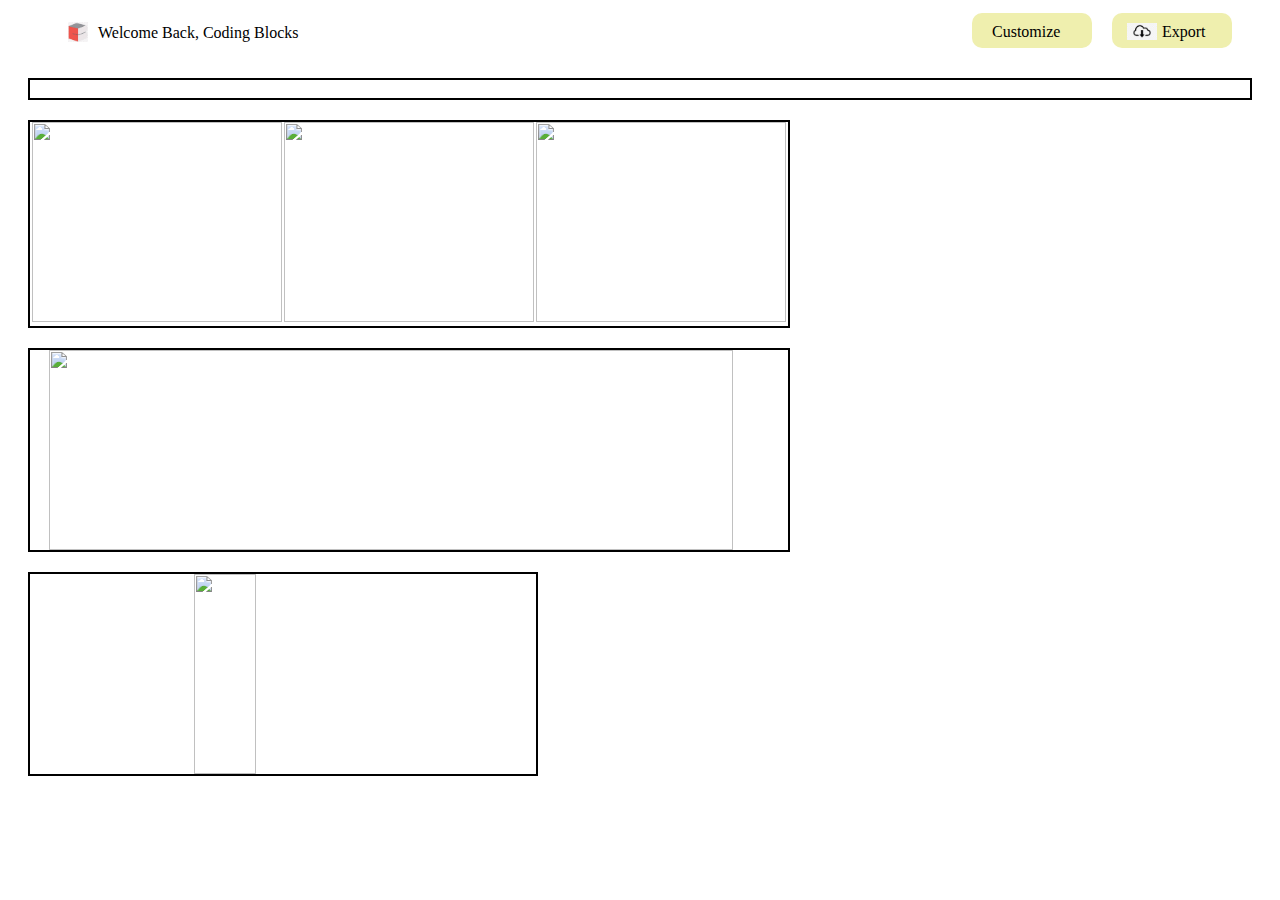
==== index.html @ 12e96fa8 "1st Commit" ====
<!DOCTYPE html>
<html lang="en">
<head>
    <meta charset="UTF-8">
    <meta name="viewport" content="width=device-width, initial-scale=1.0">
    <title>Assignment 2</title>
    <link rel="stylesheet" href="top.css">

    <style>

        .first{
            border: 2px solid black;
            display: flex;
            /* justify-content: center; */
            justify-content:space-evenly;
            align-items: center;
            margin: 20px;
        }

    
        .secondKaFirst{
            border: 2px solid black;
            display: flex;
            /* justify-content: center; */
            justify-content:space-evenly;
            align-items: center;
            width: 60%;
            margin: 20px;
        }

        .secondKaFirst img{
            width: 250px;
            height: 200px;
        }

        .secondKaSecond{
            border: 2px solid black;
            display: flex;
            /* justify-content: center; */
            justify-content:space-evenly;
            align-items: center;
            width: 60%;
            margin: 20px;
        }

        .secondKaSecond img{
            width: 95%;
            height: 200px;
        }

        .secondKaThird{
            border: 2px solid black;
            display: flex;
            /* justify-content: center; */
            justify-content:space-evenly;
            align-items: center;
            width: 40%;
            margin: 20px;
        }

        .secondKaThird img{
            width: 35%;
            height: 200px;
        }

        
        
    </style>

</head>
<body>
    <div class="top">
        <div class="codingBlocks">

            <!-- CB Logo -->
            <div class="cblogo">
                <!-- <img src="CBLogo2.png" alt=""> -->
                 <img src="[data-uri]" alt="">
            </div>

            <!-- Paragraph -->
            <div class="para1">
                <p>Welcome Back, Coding Blocks</p>
            </div> 

        </div>



        <div class="tools">

            <!-- Search Logo -->
            <div class="searchlogo">
                <img src="https://encrypted-tbn0.gstatic.com/images?q=tbn:ANd9GcSIP-zagesI6oIDc6Z_EtyZSeHi4C949tp1VA&s" alt="">
            </div>
            
            <div class="customizewithlogo">

                <!-- Customize Logo -->

                <div class="customizelogo">
                    <img src="https://www.svgrepo.com/show/471913/sliders-03.svg" alt=""> 

                </div>

                <!-- Customize -->

                <div class="customize">
                    <p>Customize</p>
                </div>

            </div>


            <div class="exportwithlogo">

                <!-- Export Logo -->
                <div class="exportlogo">
                    <img src="[data-uri]" alt="">
                </div> 

                <!-- Export -->
                <div class="export">
                    <p>Export</p>
                </div> 
            </div>

        </div>
    </div>





    <div class="main">

        <div class="first">
            <div class="firstPhoto">
                <img src="https://encrypted-tbn0.gstatic.com/images?q=tbn:ANd9GcQJfXchhxCX-49j7Za9B9XNwNFcP8hDFKBAZQ&s" alt="">
            </div>
            <div class="secondPhoto">
                <img src="https://encrypted-tbn0.gstatic.com/images?q=tbn:ANd9GcQJfXchhxCX-49j7Za9B9XNwNFcP8hDFKBAZQ&s" alt="">
            </div>
            <div class="thirdPhoto">
                <img src="https://encrypted-tbn0.gstatic.com/images?q=tbn:ANd9GcQJfXchhxCX-49j7Za9B9XNwNFcP8hDFKBAZQ&s" alt="">
            </div>
            <div class="fourthPhoto">
                <img src="https://encrypted-tbn0.gstatic.com/images?q=tbn:ANd9GcQJfXchhxCX-49j7Za9B9XNwNFcP8hDFKBAZQ&s" alt="">
            </div>
        </div>

        <div class="second">

            <div class="secondKaFirst">
                <div class="secondKaFirstFirst">
                    <img src="https://encrypted-tbn0.gstatic.com/images?q=tbn:ANd9GcQJfXchhxCX-49j7Za9B9XNwNFcP8hDFKBAZQ&s" alt="">
                </div>
                <div class="secondKaFirstSecond">
                    <img src="https://encrypted-tbn0.gstatic.com/images?q=tbn:ANd9GcQJfXchhxCX-49j7Za9B9XNwNFcP8hDFKBAZQ&s" alt="">
                </div>
                <div class="secondKaFirstThird">
                    <img src="https://encrypted-tbn0.gstatic.com/images?q=tbn:ANd9GcQJfXchhxCX-49j7Za9B9XNwNFcP8hDFKBAZQ&s" alt="">
                </div>
            </div>



            <div class="secondKaSecond">
                <img src="https://encrypted-tbn0.gstatic.com/images?q=tbn:ANd9GcQJfXchhxCX-49j7Za9B9XNwNFcP8hDFKBAZQ&s" alt="">
            </div>
            <div class="secondKaThird">
                <img src="https://encrypted-tbn0.gstatic.com/images?q=tbn:ANd9GcQJfXchhxCX-49j7Za9B9XNwNFcP8hDFKBAZQ&s" alt="">
            </div>

        </div>


    </div>

</body>
</html>
---- top.css ----
.top{
    display: flex;
    justify-content:flex-start;
    align-items:flex-start;
    /* border: 2px solid black; */
    justify-content: space-between;

    flex-wrap: wrap;
}
.codingBlocks{
    display: flex;
    justify-content:flex-start;
    align-items:flex-start;
    margin-left: 40px;
}

.cblogo img{

    /* border: 2px solid black; */
    width: 20px;
    margin-left: 20px;
    margin-top: 14px;
    margin-right: 10px;


    /* height: 10%; */
    /* width: 10%; */
}

.para1 p{
    font-weight: 800px;
}



.tools{
    
    display: flex;
    justify-content:flex-start;
    align-items:flex-start;
    margin-right: 40px;
}

/* .searchlogo img{
    width: 20px;
    margin-left: 20px;
    margin-top: 14px;
    margin-right: 10px;
} */


.searchlogo img{

    /* border: 2px solid black; */
    width: 20px;
    margin-left: 15px;
    margin-top: 15px;
    margin-right: 5px;
    /* margin: 10px; */
    margin-right: 20px;
}



.customizewithlogo{
    display: flex;
    justify-content:flex-start;
    align-items:flex-start;
    /* border: 1px solid black; */
    /* background-color: rgb(246, 246, 239); */
    background-color: rgb(239, 239, 174);
    margin-top: 5px;
    margin-bottom: 5px;
    width: 120px;
    height: 35px;
    border-radius: 10px;
    margin-right: 20px;


}
.customizelogo img{
    width: 20px;
    margin-left: 15px;
    margin-top: 10px;
    margin-right: 5px;
    /* margin: 10px; */
}

.customize p{
    width: 40px;
    margin-top: 10px;
}





.exportwithlogo{
    display: flex;
    justify-content:flex-start;
    align-items:flex-start;
    /* border: 1px solid black; */
    /* background-color: rgb(246, 246, 239); */
    background-color: rgb(239, 239, 174);
    margin-top: 5px;
    margin-bottom: 5px;
    width: 120px;
    height: 35px;
    border-radius: 10px;


}
.exportlogo img{
    width: 30px;
    margin-left: 15px;
    margin-top: 10px;
    margin-right: 5px;
    /* margin: 10px; */
    /* color: rgb(239, 239, 174); */
}

.export p{
    width: 40px;
    margin-top: 10px;
}





/* 

.exportwithlogo{
    
    display: flex;
    justify-content:flex-start;
    align-items:flex-start;
}
.exportlogo img{
    width: 20px;
    margin-left: 20px;
    margin-top: 14px;
    margin-right: 10px;
} */
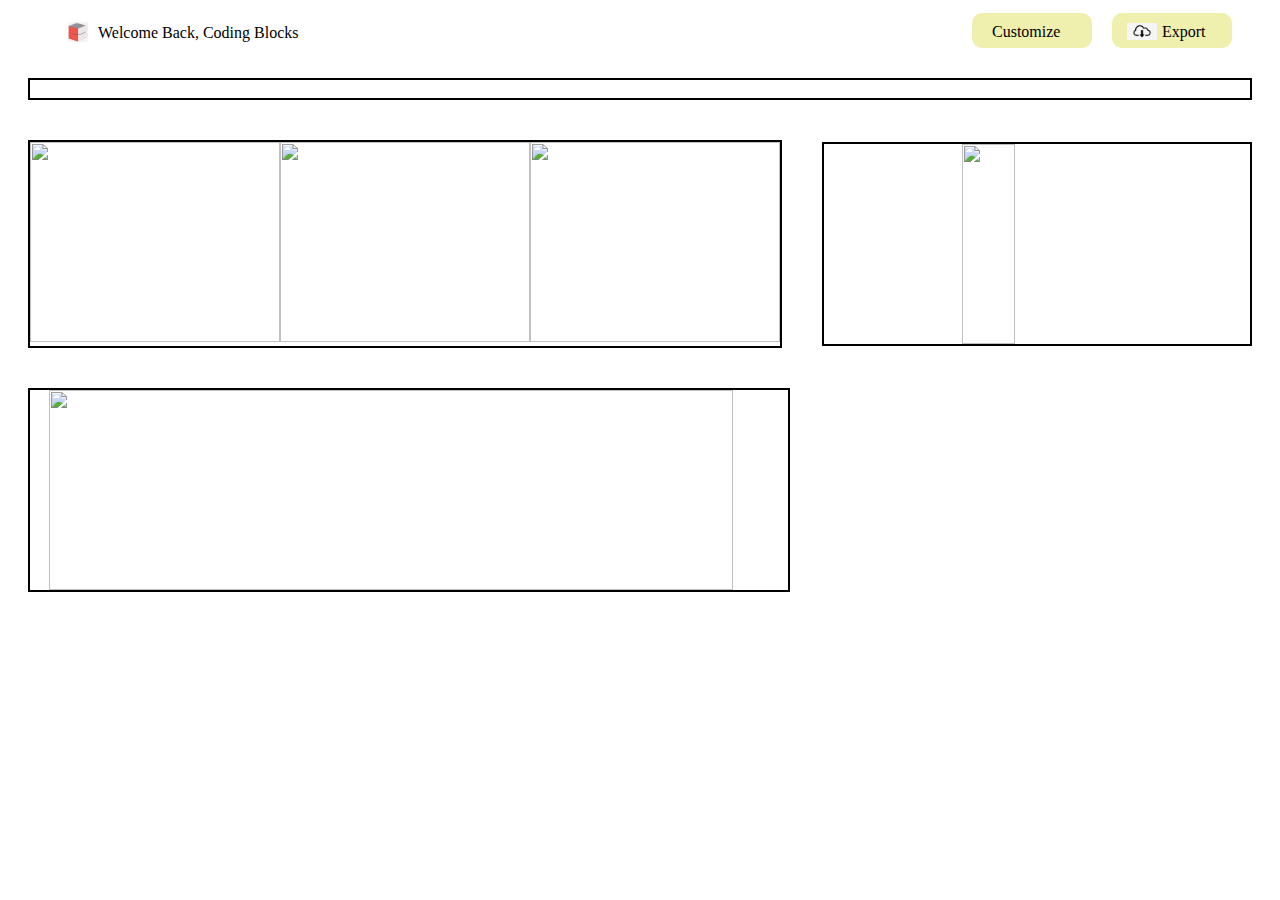
==== commit 33cb414d: "Updates" ====
--- a/index.html
+++ b/index.html
@@ -24,7 +24,7 @@
             /* justify-content: center; */
             justify-content:space-evenly;
             align-items: center;
-            width: 60%;
+            width: 70%;
             margin: 20px;
         }
 
@@ -63,6 +63,11 @@
             height: 200px;
         }
 
+        .ThreeOne{
+            display: flex;
+            justify-content: space-evenly;
+            align-items: center;
+        }
         
         
     </style>
@@ -149,33 +154,42 @@
             </div>
         </div>
 
+
         <div class="second">
 
-            <div class="secondKaFirst">
-                <div class="secondKaFirstFirst">
+            <div class="ThreeOne">
+
+                <div class="secondKaFirst">
+                    <div class="secondKaFirstFirst">
+                        <img src="https://encrypted-tbn0.gstatic.com/images?q=tbn:ANd9GcQJfXchhxCX-49j7Za9B9XNwNFcP8hDFKBAZQ&s" alt="">
+                    </div>
+                    <div class="secondKaFirstSecond">
+                        <img src="https://encrypted-tbn0.gstatic.com/images?q=tbn:ANd9GcQJfXchhxCX-49j7Za9B9XNwNFcP8hDFKBAZQ&s" alt="">
+                    </div>
+                    <div class="secondKaFirstThird">
+                        <img src="https://encrypted-tbn0.gstatic.com/images?q=tbn:ANd9GcQJfXchhxCX-49j7Za9B9XNwNFcP8hDFKBAZQ&s" alt="">
+                    </div>
+                </div>
+
+                <div class="secondKaThird">
                     <img src="https://encrypted-tbn0.gstatic.com/images?q=tbn:ANd9GcQJfXchhxCX-49j7Za9B9XNwNFcP8hDFKBAZQ&s" alt="">
                 </div>
-                <div class="secondKaFirstSecond">
-                    <img src="https://encrypted-tbn0.gstatic.com/images?q=tbn:ANd9GcQJfXchhxCX-49j7Za9B9XNwNFcP8hDFKBAZQ&s" alt="">
-                </div>
-                <div class="secondKaFirstThird">
-                    <img src="https://encrypted-tbn0.gstatic.com/images?q=tbn:ANd9GcQJfXchhxCX-49j7Za9B9XNwNFcP8hDFKBAZQ&s" alt="">
-                </div>
+
             </div>
-
 
 
             <div class="secondKaSecond">
                 <img src="https://encrypted-tbn0.gstatic.com/images?q=tbn:ANd9GcQJfXchhxCX-49j7Za9B9XNwNFcP8hDFKBAZQ&s" alt="">
             </div>
-            <div class="secondKaThird">
-                <img src="https://encrypted-tbn0.gstatic.com/images?q=tbn:ANd9GcQJfXchhxCX-49j7Za9B9XNwNFcP8hDFKBAZQ&s" alt="">
-            </div>
+            
 
+                
         </div>
 
+        
 
     </div>
 
 </body>
-</html>+</html>
+
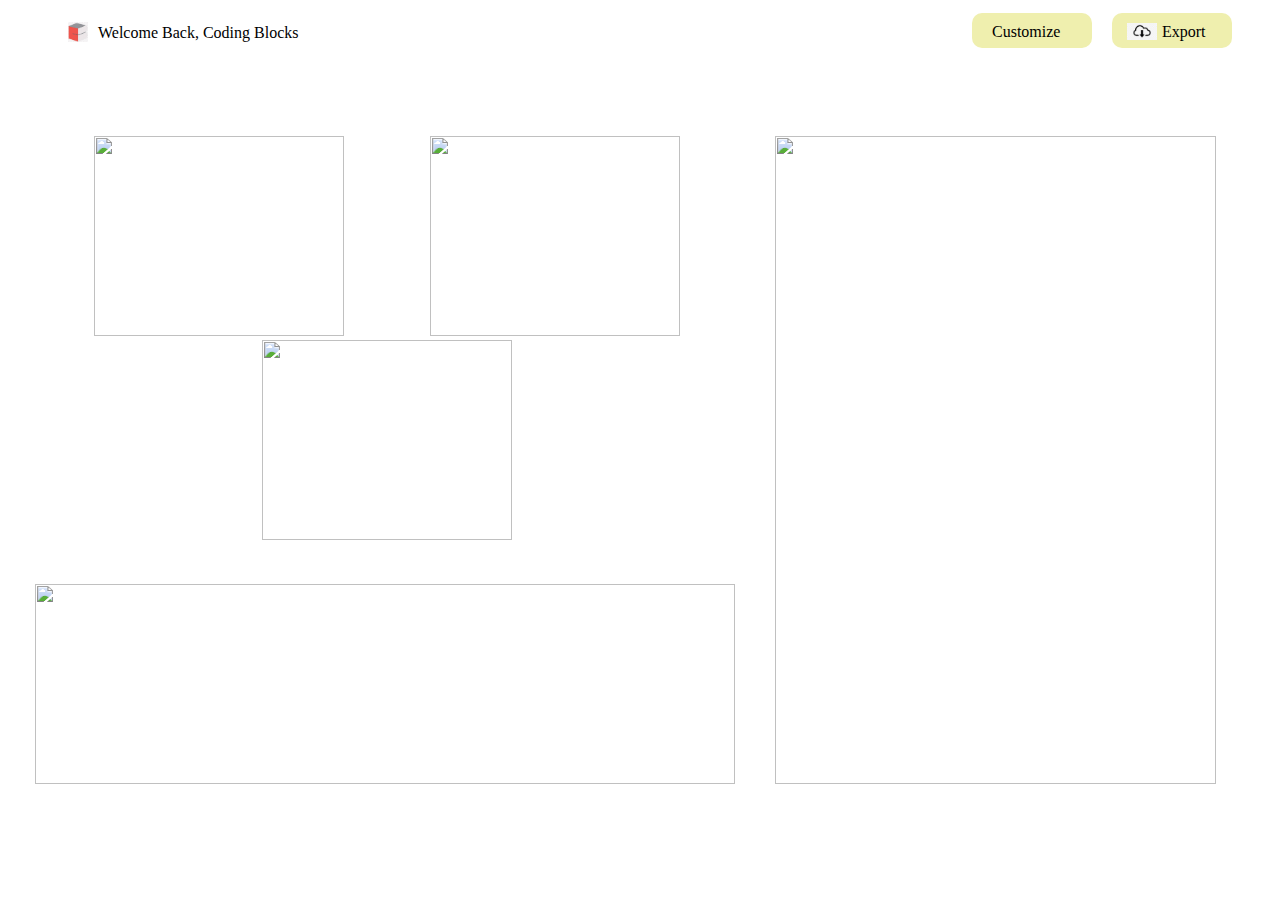
==== commit c4bdb90f: "Updates" ====
--- a/index.html
+++ b/index.html
@@ -9,33 +9,44 @@
     <style>
 
         .first{
-            border: 2px solid black;
-            display: flex;
-            /* justify-content: center; */
-            justify-content:space-evenly;
-            align-items: center;
-            margin: 20px;
+            /* border: 2px solid black; */
+            display: flex;
+            flex-wrap: wrap;
+            /* justify-content: center; */
+            justify-content:space-evenly;
+            align-items: center;
+            margin: 20px;
+        }
+
+        .second{
+            display: flex;
+
+            /* border: 2px solid black; */
         }
 
     
         .secondKaFirst{
-            border: 2px solid black;
-            display: flex;
-            /* justify-content: center; */
-            justify-content:space-evenly;
-            align-items: center;
-            width: 70%;
+            /* border: 2px solid black; */
+            display: flex;
+            flex-wrap: wrap;
+            /* justify-content: center; */
+            justify-content:space-evenly;
+            /* gap: 10px; */
+            align-items: center;
+            width: 100%;
             margin: 20px;
         }
 
         .secondKaFirst img{
+            margin-left: 23px;
             width: 250px;
             height: 200px;
         }
 
         .secondKaSecond{
-            border: 2px solid black;
-            display: flex;
+            /* border: 2px solid black; */
+            display: flex;
+            /* flex-wrap: wrap; */
             /* justify-content: center; */
             justify-content:space-evenly;
             align-items: center;
@@ -45,28 +56,36 @@
 
         .secondKaSecond img{
             width: 95%;
+            height: 100%;
+            /* height: 500px; */
+        }
+
+        .secondKaThird{
+            /* border: 2px solid black; */
+            display: flex;
+            /* flex-wrap: wrap; */
+            /* justify-content: center; */
+            justify-content:space-evenly;
+            align-items: center;
+            width: 98%;
+            /* height: 200px; */
+            margin: 20px;
+        }
+
+        .secondKaThird img{
+            margin-left: 20px;
+            width: 100%;
             height: 200px;
         }
 
-        .secondKaThird{
-            border: 2px solid black;
-            display: flex;
-            /* justify-content: center; */
-            justify-content:space-evenly;
-            align-items: center;
-            width: 40%;
-            margin: 20px;
-        }
-
-        .secondKaThird img{
-            width: 35%;
-            height: 200px;
-        }
-
         .ThreeOne{
             display: flex;
+            flex-direction: column;
+            /* flex-wrap: wrap; */
+            /* border: 2px solid black; */
             justify-content: space-evenly;
             align-items: center;
+            width: 90%;
         }
         
         
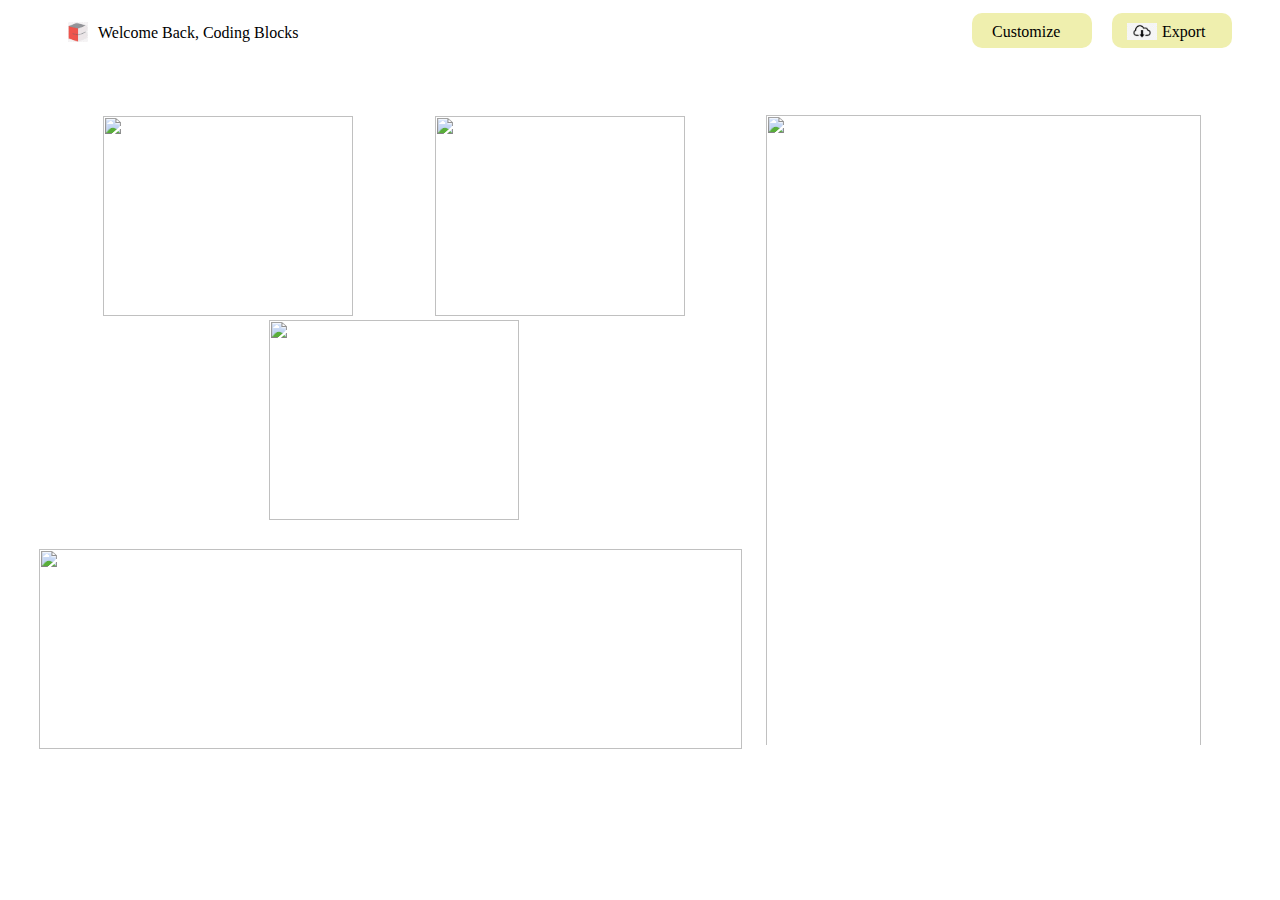
==== commit 9bbdef66: "Update" ====
--- a/index.html
+++ b/index.html
@@ -8,6 +8,11 @@
 
     <style>
 
+        .main{
+            flex-wrap: wrap;
+            margin: 6px;
+        }
+
         .first{
             /* border: 2px solid black; */
             display: flex;
@@ -16,10 +21,14 @@
             justify-content:space-evenly;
             align-items: center;
             margin: 20px;
+            margin-left: 10px;
         }
 
         .second{
             display: flex;
+            margin: 0px;
+            margin-left: 7px;
+            margin-top: -20px;
 
             /* border: 2px solid black; */
         }
@@ -55,8 +64,10 @@
         }
 
         .secondKaSecond img{
+            margin-top: 10px;
             width: 95%;
-            height: 100%;
+            height: 102%;
+            margin-right: 20px;
             /* height: 500px; */
         }
 
@@ -67,9 +78,11 @@
             /* justify-content: center; */
             justify-content:space-evenly;
             align-items: center;
-            width: 98%;
+            width: 100%;
             /* height: 200px; */
             margin: 20px;
+            margin: 5px;
+            margin-left: 1px;
         }
 
         .secondKaThird img{
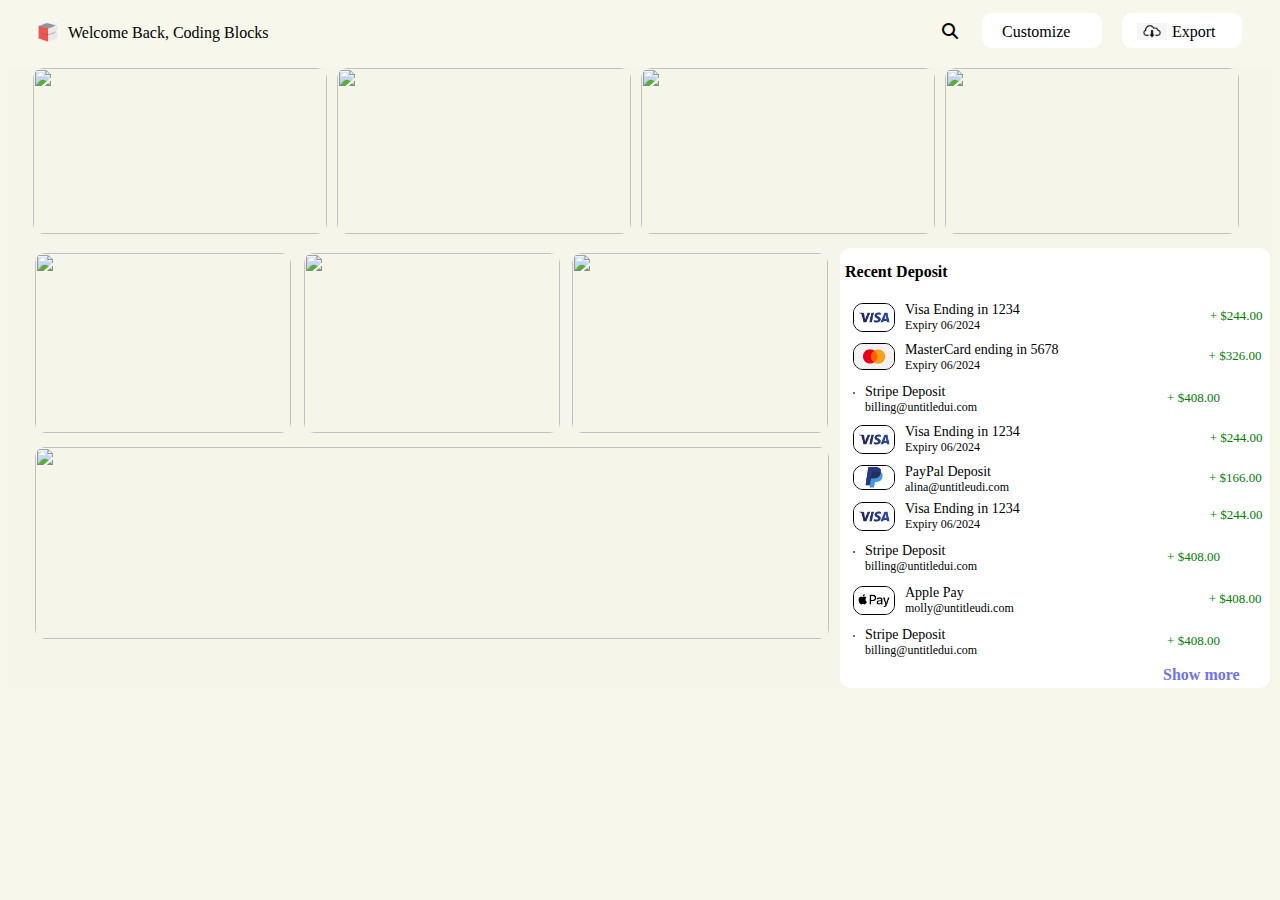
==== commit 2c7792f1: "Update" ====
--- a/index.html
+++ b/index.html
@@ -5,107 +5,438 @@
     <meta name="viewport" content="width=device-width, initial-scale=1.0">
     <title>Assignment 2</title>
     <link rel="stylesheet" href="top.css">
-
+    <link rel="stylesheet" href="https://cdnjs.cloudflare.com/ajax/libs/font-awesome/6.7.2/css/all.min.css" integrity="sha512-Evv84Mr4kqVGRNSgIGL/F/aIDqQb7xQ2vcrdIwxfjThSH8CSR7PBEakCr51Ck+w+/U6swU2Im1vVX0SVk9ABhg==" crossorigin="anonymous" referrerpolicy="no-referrer" />
     <style>
 
-        .main{
+        .Main{
+            /* border: 2px solid black; */
+            margin-top: 10px;
+
+            background-color: rgb(245, 245, 233);
+
+        }
+
+        .FourPhotos{
+            /* border: 2px solid black; */
+            display: flex;
+            /* margin-top: 5px; */
+            justify-content:space-evenly;
+            /* align-items: center; */
             flex-wrap: wrap;
-            margin: 6px;
-        }
-
-        .first{
-            /* border: 2px solid black; */
-            display: flex;
-            flex-wrap: wrap;
-            /* justify-content: center; */
+            width: 98.5vw;
+        }
+
+        .FourPhotosKiFirst img{
+            /* border: 2px solid black; */
+            width: 23vw;
+            margin-left: 15px;
+            height: 13vw;
+        }
+        .FourPhotosKiSecond img{
+            /* border: 2px solid black; */
+            width: 23vw;
+            height: 13vw;
+        }
+        .FourPhotosKiThird img{
+            /* border: 2px solid black; */
+            width: 23vw;
+            height: 13vw;
+        }
+        .FourPhotosKiFourth img{
+            /* border: 2px solid black; */
+            width: 23vw;
+            margin-right: 20px;
+            height: 13vw;
+        }
+
+        .ThreePhotos{
+            margin-top: 15px;
+            width: 65vw;
+            /* border: 2px solid black; */
+            display: flex;
             justify-content:space-evenly;
             align-items: center;
-            margin: 20px;
-            margin-left: 10px;
-        }
-
-        .second{
-            display: flex;
+            flex-wrap: wrap;
+        }
+
+        .ThreePhotosKiFirst img{
+            margin-left: 15px;
+            /* border: 2px solid black; */
+            width: 20vw;
+            height: 14vw;
+        }
+        .ThreePhotosKiSecond img{
+            /* border: 2px solid black; */
+            width: 20vw;
+            height: 14vw;
+        }
+        .ThreePhotosKiThird img{
+            /* border: 2px solid black; */
+            width: 20vw;
+            height: 14vw;
+        }
+
+        .LeftBottomPhoto{
+            /* border: 2px solid black; */
+            width: 65vw;
+            display: flex;
+            flex-wrap: wrap;
+
+        }
+
+        .LeftBottomPhoto img{
+            margin-left: 27px;
+            margin-top: 10px;
+            /* border: 2px solid black; */
+            width: 62vw;
+            height: 15vw;
+        }
+
+        /*  
+        .RightBottomPhoto{
+            border: 2px solid black;
+            width: 31vw;
+            height: 31vw;
+        }
+
+        .ThreeOneOne{
+            display: flex;
+        }
+
+        .RightBottomPhoto img{
+            border: 2px solid black;
+            width: 31vw;
+            height: 30vw;
+            margin-top: 8px;
+        }
+
+        */
+
+        .RightBottomPhoto{
+            background-color: #fff;
+        }
+
+        .ThreeOneOne{
+            display: flex;
+        }
+
+        .RecentDepositWithThreeDots{
+            display: flex;
+            margin-top: 10px;
+            width: 31vw;
+            /* border: 2px solid black; */
+            justify-content: space-between;
+            height: 40px;
+            flex-wrap: wrap;
+            /* background-color: #fff; */
+        }
+
+        .RecentDeposit p{
+            margin-top: 5px;
+            margin-left: 5px;
+            font-weight: bold;
+        }
+
+        .ThreeDots img{
+            /* border: 2px solid black; */
+            width: 20px;
+            margin-right: 10px;
+            margin-top: 5px;
+        }
+
+        ol{
+            list-style: none;
+            padding: 0px;
             margin: 0px;
-            margin-left: 7px;
-            margin-top: -20px;
-
-            /* border: 2px solid black; */
-        }
-
-    
-        .secondKaFirst{
-            /* border: 2px solid black; */
-            display: flex;
-            flex-wrap: wrap;
-            /* justify-content: center; */
-            justify-content:space-evenly;
-            /* gap: 10px; */
-            align-items: center;
-            width: 100%;
-            margin: 20px;
-        }
-
-        .secondKaFirst img{
-            margin-left: 23px;
-            width: 250px;
-            height: 200px;
-        }
-
-        .secondKaSecond{
-            /* border: 2px solid black; */
-            display: flex;
-            /* flex-wrap: wrap; */
-            /* justify-content: center; */
-            justify-content:space-evenly;
-            align-items: center;
-            width: 60%;
-            margin: 20px;
-        }
-
-        .secondKaSecond img{
-            margin-top: 10px;
-            width: 95%;
-            height: 102%;
+        }
+
+        .First{
+            /* border: 0.01px solid black; */
+            /* margin-top: -15px; */
+            /* margin-left: -40px; */
+            display: flex;
+            height: 37px;
+        }
+
+        .FirstVisaWithSymbol{
+            display: flex;
+            margin-left: 13px;
+        }
+
+        .FirstSymbol img{
+            border: 1px solid black;
+            margin-top: 5px;
+            width: 40px;
+        }
+
+        .FirstVisaEnding{
+            margin-top: 4px;
+            font-size: 14px;
+            margin-left: 10px;
+        }
+
+        .FirstExp {
+            margin-top: -14px;
+            font-weight: 200;
+            font-size: 12px;
+            margin-left: 10px;
+        }
+
+        .FirstPrice{
+            font-size: 13px;
+            /* border: 2px solid black; */
+            width: 60px;
+            margin-left: 190px;
+            margin-top: 10px;
+            color: green;
+        }
+
+        .Second{
+            /* border: 0.01px solid black; */
+            margin-top: 3px;
+            /* margin-left: -40px; */
+            display: flex;
+            height: 37px;
+        }
+
+        .SecondMasterCardWithSymbol{
+            display: flex;
+            margin-left: 13px;
+        }
+
+        .SecondSymbol img{
+            border: 1px solid black;
+            margin-top: 5px;
+            width: 40px;
+        }
+
+        .SecondMasterCardEnding{
+            margin-top: 4px;
+            font-size: 14px;
+            margin-left: 10px;
+        }
+
+        .SecondExp {
+            margin-top: -14px;
+            font-weight: 200;
+            font-size: 12px;
+            margin-left: 10px;
+        }
+
+        .SecondPrice{
+            font-size: 13px;
+            /* border: 2px solid black; */
+            width: 54px;
+            margin-left: 150px;
+            /* margin-right: 10px; */
+            margin-top: 10px;
+            margin-bottom: 10px;
+            color: green;
+        }
+
+        .Third{
+            /* border: 0.01px solid black; */
+            margin-top: 5px;
+            /* margin-left: -40px; */
+            display: flex;
+            height: 37px;
+        }
+
+        .ThirdStripeWithSymbol{
+            display: flex;
+            margin-left: 13px;
+        }
+
+        .ThirdSymbol img{
+            border: 1px solid black;
+            margin-top: 5px;
+            width: 40px;
+        }
+
+        .ThirdStripeEnding{
+            margin-top: 4px;
+            font-size: 14px;
+            margin-left: 10px;
+        }
+
+        .ThirdExp {
+            margin-top: -14px;
+            font-weight: 200;
+            font-size: 12px;
+            margin-left: 10px;
+        }
+
+        .ThirdPrice{
+            font-size: 13px;
+            /* border: 2px solid black; */
+            width: 54px;
+            margin-left: 190px;
+            /* margin-right: 10px; */
+            margin-top: 10px;
+            margin-bottom: 10px;
+            color: green;
+        }
+
+        .Fourth{
+            /* border: 0.01px solid black; */
+            margin-top: 3px;
+            /* margin-left: -40px; */
+            display: flex;
+            height: 37px;
+        }
+
+        .FourthVisaWithSymbol{
+            display: flex;
+            margin-left: 13px;
+        }
+
+        .FourthSymbol img{
+            border: 1px solid black;
+            margin-top: 5px;
+            width: 40px;
+        }
+
+        .FourthVisaEnding{
+            margin-top: 4px;
+            font-size: 14px;
+            margin-left: 10px;
+        }
+
+        .FourthExp {
+            margin-top: -14px;
+            font-weight: 200;
+            font-size: 12px;
+            margin-left: 10px;
+        }
+
+        .FourthPrice{
+            font-size: 13px;
+            /* border: 2px solid black; */
+            width: 60px;
+            margin-left: 190px;
+            margin-top: 10px;
+            color: green;
+        }
+
+        .Fifth{
+            /* border: 0.01px solid black; */
+            margin-top: 3px;
+            /* margin-left: -40px; */
+            display: flex;
+            height: 37px;
+        }
+
+        .FifthPayPalWithSymbol{
+            display: flex;
+            margin-left: 13px;
+        }
+
+        .FifthSymbol img{
+            border: 1px solid black;
+            margin-top: 5px;
+            width: 40px;
+        }
+
+        .FifthPayPalEnding{
+            margin-top: 4px;
+            font-size: 14px;
+            margin-left: 10px;
+        }
+
+        .FifthExp {
+            margin-top: -14px;
+            font-weight: 200;
+            font-size: 12px;
+            margin-left: 10px;
+        }
+
+        .FifthPrice{
+            font-size: 13px;
+            /* border: 2px solid black; */
+            width: 60px;
+            margin-left: 200px;
+            margin-top: 10px;
+            margin-bottom: 5px;
+            color: green;
+        }
+        .Sixth{
+            /* border: 0.01px solid black; */
+            margin-top: 3px;
+            /* margin-left: -40px; */
+            margin-top: 5px;
+            display: flex;
+            height: 37px;
+        }
+
+        .SixthAppleWithSymbol{
+            display: flex;
+            margin-left: 13px;
+        }
+
+        .SixthSymbol img{
+            border: 1px solid black;
+            margin-top: 5px;
+            width: 40px;
+        }
+
+        .SixthAppleEnding{
+            margin-top: 4px;
+            font-size: 14px;
+            margin-left: 10px;
+        }
+
+        .SixthExp {
+            margin-top: -14px;
+            font-weight: 200;
+            font-size: 12px;
+            margin-left: 10px;
+        }
+
+        .SixthPrice{
+            font-size: 13px;
+            /* border: 2px solid black; */
+            width: 60px;
+            margin-left: 195px;
+            margin-top: 10px;
+            margin-bottom: 5px;
+            color: green;
+        }
+
+        .ShowMore{
+            /* border: 2px solid black; */
+            display: flex;
+            justify-content: end;
             margin-right: 20px;
-            /* height: 500px; */
-        }
-
-        .secondKaThird{
-            /* border: 2px solid black; */
-            display: flex;
-            /* flex-wrap: wrap; */
-            /* justify-content: center; */
-            justify-content:space-evenly;
-            align-items: center;
-            width: 100%;
-            /* height: 200px; */
-            margin: 20px;
-            margin: 5px;
-            margin-left: 1px;
-        }
-
-        .secondKaThird img{
-            margin-left: 20px;
-            width: 100%;
-            height: 200px;
-        }
-
-        .ThreeOne{
-            display: flex;
-            flex-direction: column;
-            /* flex-wrap: wrap; */
-            /* border: 2px solid black; */
-            justify-content: space-evenly;
-            align-items: center;
-            width: 90%;
-        }
+            margin-top: -10px;
+            padding-right: 10px;
+            font-weight: bold;
+            color: rgb(114, 114, 234);
+        }
+
+        body{
+            background-color: rgb(247, 247, 236);
+        }
+
+        .Main img{
+            border-radius: 10px;
+        }
+
+        .RightBottomPhoto{
+            margin-top: 10px;
+            border-radius: 10px;
+            height: 440px;
+        }
+
+
+        
+
         
         
     </style>
 
 </head>
 <body>
+    
     <div class="top">
         <div class="codingBlocks">
 
@@ -128,7 +459,8 @@
 
             <!-- Search Logo -->
             <div class="searchlogo">
-                <img src="https://encrypted-tbn0.gstatic.com/images?q=tbn:ANd9GcSIP-zagesI6oIDc6Z_EtyZSeHi4C949tp1VA&s" alt="">
+                <!-- <img src="https://encrypted-tbn0.gstatic.com/images?q=tbn:ANd9GcSIP-zagesI6oIDc6Z_EtyZSeHi4C949tp1VA&s" alt=""> -->
+                <i class="fa-solid fa-magnifying-glass"></i>
             </div>
             
             <div class="customizewithlogo">
@@ -165,61 +497,357 @@
         </div>
     </div>
 
-
-
-
-
-    <div class="main">
-
-        <div class="first">
-            <div class="firstPhoto">
+    <div class="Main">
+        <div class="FourPhotos">
+            <div class="FourPhotosKiFirst">
                 <img src="https://encrypted-tbn0.gstatic.com/images?q=tbn:ANd9GcQJfXchhxCX-49j7Za9B9XNwNFcP8hDFKBAZQ&s" alt="">
             </div>
-            <div class="secondPhoto">
+            <div class="FourPhotosKiSecond">
                 <img src="https://encrypted-tbn0.gstatic.com/images?q=tbn:ANd9GcQJfXchhxCX-49j7Za9B9XNwNFcP8hDFKBAZQ&s" alt="">
             </div>
-            <div class="thirdPhoto">
+            <div class="FourPhotosKiThird">
                 <img src="https://encrypted-tbn0.gstatic.com/images?q=tbn:ANd9GcQJfXchhxCX-49j7Za9B9XNwNFcP8hDFKBAZQ&s" alt="">
             </div>
-            <div class="fourthPhoto">
+            <div class="FourPhotosKiFourth">
                 <img src="https://encrypted-tbn0.gstatic.com/images?q=tbn:ANd9GcQJfXchhxCX-49j7Za9B9XNwNFcP8hDFKBAZQ&s" alt="">
             </div>
         </div>
 
-
-        <div class="second">
+        <div class="ThreeOneOne">
+
 
             <div class="ThreeOne">
 
-                <div class="secondKaFirst">
-                    <div class="secondKaFirstFirst">
+                <div class="ThreePhotos">
+                    <div class="ThreePhotosKiFirst">
                         <img src="https://encrypted-tbn0.gstatic.com/images?q=tbn:ANd9GcQJfXchhxCX-49j7Za9B9XNwNFcP8hDFKBAZQ&s" alt="">
                     </div>
-                    <div class="secondKaFirstSecond">
+                    <div class="ThreePhotosKiSecond">
                         <img src="https://encrypted-tbn0.gstatic.com/images?q=tbn:ANd9GcQJfXchhxCX-49j7Za9B9XNwNFcP8hDFKBAZQ&s" alt="">
                     </div>
-                    <div class="secondKaFirstThird">
+                    <div class="ThreePhotosKiThird">
                         <img src="https://encrypted-tbn0.gstatic.com/images?q=tbn:ANd9GcQJfXchhxCX-49j7Za9B9XNwNFcP8hDFKBAZQ&s" alt="">
                     </div>
                 </div>
-
-                <div class="secondKaThird">
+        
+        
+                <div class="LeftBottomPhoto">
                     <img src="https://encrypted-tbn0.gstatic.com/images?q=tbn:ANd9GcQJfXchhxCX-49j7Za9B9XNwNFcP8hDFKBAZQ&s" alt="">
                 </div>
 
             </div>
 
-
-            <div class="secondKaSecond">
-                <img src="https://encrypted-tbn0.gstatic.com/images?q=tbn:ANd9GcQJfXchhxCX-49j7Za9B9XNwNFcP8hDFKBAZQ&s" alt="">
-            </div>
             
-
-                
+    
+            <!-- <div class="One"> -->
+    
+                <div class="RightBottomPhoto">
+                    <!-- <img src="https://encrypted-tbn0.gstatic.com/images?q=tbn:ANd9GcQJfXchhxCX-49j7Za9B9XNwNFcP8hDFKBAZQ&s" alt=""> -->
+
+                    <div class="RecentDepositWithThreeDots">
+                        <div class="RecentDeposit">
+                            <p>Recent Deposit</p>
+                        </div>
+                        <div class="ThreeDots">
+                            <img src="https://encrypted-tbn0.gstatic.com/images?q=tbn:ANd9GcR1Fn08REcrEIKIWvn2jpp79Zrayav9aql91g&s" alt="">
+                        </div>
+                    </div>
+
+                    <div class="lists">
+                        <ol>
+                            <li>
+                                <div class="First">
+                                    <div class="FirstVisaWithSymbol">
+                                        <div class="FirstSymbol">
+                                            <img src="[data-uri]" alt="">
+                                        </div>
+                                        <div class="FirstVisa">
+                                            <p class="FirstVisaEnding">Visa Ending in 1234</p>
+                                            <p class="FirstExp">Expiry 06/2024</p>
+                                        </div>
+                                    </div>
+                                    <div class="Price">
+                                        <p class="FirstPrice">+ $244.00</p>
+                                    </div>
+                                </div>
+                            </li>
+
+                            <li>
+                                <div class="Second">
+                                    <div class="SecondMasterCardWithSymbol">
+                                        <div class="SecondSymbol">
+                                            <img src="[data-uri]" alt="">
+                                        </div>
+                                        <div class="SecondMasterCard">
+                                            <p class="SecondMasterCardEnding">MasterCard ending in 5678</p>
+                                            <p class="SecondExp">Expiry 06/2024</p>
+                                        </div>
+                                    </div>
+                                    <div class="SecondPrice">+ $326.00</div>
+                                </div>
+                            </li>
+
+                            <li>
+                                <div class="Third">
+                                    <div class="ThirdStripeWithSymbol">
+                                        <div class="ThirdSymbol">
+                                            <img src="https://encrypted-tbn0.gstatic.com/images?q=tbn:ANd9GcTXDOSVBs8b691hYNeTWVxRH51ENMV7qqb7FkZ6NIBE9otK2tbnAtSZupCEAe7d0qwcD88&usqp=CAU" alt="">
+                                        </div>
+                                        <div class="ThirdStripe">
+                                            <p class="ThirdStripeEnding">Stripe Deposit</p>
+                                            <p class="ThirdExp">billing@untitledui.com</p>
+                                        </div>
+                                    </div>
+                                    <div class="ThirdPrice">+ $408.00</div>
+                                </div>
+                            </li>
+
+                            <li>
+                                <div class="Fourth">
+                                    <div class="FourthVisaWithSymbol">
+                                        <div class="FourthSymbol">
+                                            <img src="[data-uri]" alt="">
+                                        </div>
+                                        <div class="FourthVisa">
+                                            <p class="FourthVisaEnding">Visa Ending in 1234</p>
+                                            <p class="FourthExp">Expiry 06/2024</p>
+                                        </div>
+                                    </div>
+                                    <div class="Price">
+                                        <p class="FourthPrice">+ $244.00</p>
+                                    </div>
+                                </div>
+                            </li>
+
+                            <li>
+                                <div class="Fifth">
+                                    <div class="FifthPayPalWithSymbol">
+                                        <div class="FifthSymbol">
+                                            <img src="[data-uri]" alt="">
+                                        </div>
+                                        <div class="FifthPayPal">
+                                            <p class="FifthPayPalEnding">PayPal Deposit</p>
+                                            <p class="FifthExp">alina@untitleudi.com</p>
+                                        </div>
+                                    </div>
+                                    <div class="FifthPrice">+ $166.00</div>
+                                </div>
+                            </li>
+
+                            <li>
+                                <div class="First">
+                                    <div class="FirstVisaWithSymbol">
+                                        <div class="FirstSymbol">
+                                            <img src="[data-uri]" alt="">
+                                        </div>
+                                        <div class="FirstVisa">
+                                            <p class="FirstVisaEnding">Visa Ending in 1234</p>
+                                            <p class="FirstExp">Expiry 06/2024</p>
+                                        </div>
+                                    </div>
+                                    <div class="Price">
+                                        <p class="FirstPrice">+ $244.00</p>
+                                    </div>
+                                </div>
+                            </li>
+
+
+                            <li>
+                                <div class="Third">
+                                    <div class="ThirdStripeWithSymbol">
+                                        <div class="ThirdSymbol">
+                                            <img src="https://encrypted-tbn0.gstatic.com/images?q=tbn:ANd9GcTXDOSVBs8b691hYNeTWVxRH51ENMV7qqb7FkZ6NIBE9otK2tbnAtSZupCEAe7d0qwcD88&usqp=CAU" alt="">
+                                        </div>
+                                        <div class="ThirdStripe">
+                                            <p class="ThirdStripeEnding">Stripe Deposit</p>
+                                            <p class="ThirdExp">billing@untitledui.com</p>
+                                        </div>
+                                    </div>
+                                    <div class="ThirdPrice">+ $408.00</div>
+                                </div>
+                            </li>
+
+                            <li>
+                                <div class="Sixth">
+                                    <div class="SixthAppleWithSymbol">
+                                        <div class="SixthSymbol">
+                                            <img src="[data-uri]" alt="">
+                                        </div>
+                                        <div class="SixthApple">
+                                            <p class="SixthAppleEnding">Apple Pay</p>
+                                            <p class="SixthExp">molly@untitleudi.com</p>
+                                        </div>
+                                    </div>
+                                    <div class="SixthPrice">+ $408.00</div>
+                                </div>
+                            </li>
+
+                            <li>
+                                <div class="Third">
+                                    <div class="ThirdStripeWithSymbol">
+                                        <div class="ThirdSymbol">
+                                            <!-- <img src="https://encrypted-tbn0.gstatic.com/images?q=tbn:ANd9GcRkRobHCB7BWKmTP_ZSTwvWYxLycEu6VP3IMD9M9hpXY0P4PGafvpu-w-TjxiSwuM3fPNM&usqp=CAU" alt=""> -->
+                                            <img src="https://encrypted-tbn0.gstatic.com/images?q=tbn:ANd9GcTXDOSVBs8b691hYNeTWVxRH51ENMV7qqb7FkZ6NIBE9otK2tbnAtSZupCEAe7d0qwcD88&usqp=CAU" alt="">
+                                        </div>
+                                        <div class="ThirdStripe">
+                                            <p class="ThirdStripeEnding">Stripe Deposit</p>
+                                            <p class="ThirdExp">billing@untitledui.com</p>
+                                        </div>
+                                    </div>
+                                    <div class="ThirdPrice">+ $408.00</div>
+                                </div>
+                            </li>
+
+
+                            <!--
+                            <li>
+                                <div class="First">
+                                    <div class="FirstVisaWithSymbol">
+                                        <div class="FirstSymbol">
+                                            <img src="[data-uri]" alt="">
+                                        </div>
+                                        <div class="FirstVisa">
+                                            <p class="FirstVisaEnding">MasterCard Ending in 5678</p>
+                                            <p class="FirstExp">Ecpiry 06/2024</p>
+                                        </div>
+                                    </div>
+                                    <div class="Price">
+                                        <p class="FirstPrice">+$244.00</p>
+                                    </div>
+                                </div>
+                            </li>
+                            
+                            <li>
+                                <div class="First">
+                                    <div class="FirstVisaWithSymbol">
+                                        <div class="FirstSymbol">
+                                            <img src="[data-uri]" alt="">
+                                        </div>
+                                        <div class="FirstVisa">
+                                            <p class="FirstVisaEnding">Visa Ending in 1234</p>
+                                            <p class="FirstExp">Ecpiry 06/2024</p>
+                                        </div>
+                                    </div>
+                                    <div class="Price">
+                                        <p class="FirstPrice">+$244.00</p>
+                                    </div>
+                                </div>
+                            </li>
+                            <li>
+                                <div class="First">
+                                    <div class="FirstVisaWithSymbol">
+                                        <div class="FirstSymbol">
+                                            <img src="[data-uri]" alt="">
+                                        </div>
+                                        <div class="FirstVisa">
+                                            <p class="FirstVisaEnding">Visa Ending in 1234</p>
+                                            <p class="FirstExp">Ecpiry 06/2024</p>
+                                        </div>
+                                    </div>
+                                    <div class="Price">
+                                        <p class="FirstPrice">+$244.00</p>
+                                    </div>
+                                </div>
+                            </li>
+                            <li>
+                                <div class="First">
+                                    <div class="FirstVisaWithSymbol">
+                                        <div class="FirstSymbol">
+                                            <img src="[data-uri]" alt="">
+                                        </div>
+                                        <div class="FirstVisa">
+                                            <p class="FirstVisaEnding">Visa Ending in 1234</p>
+                                            <p class="FirstExp">Ecpiry 06/2024</p>
+                                        </div>
+                                    </div>
+                                    <div class="Price">
+                                        <p class="FirstPrice">+$244.00</p>
+                                    </div>
+                                </div>
+                            </li>
+                            <li>
+                                <div class="First">
+                                    <div class="FirstVisaWithSymbol">
+                                        <div class="FirstSymbol">
+                                            <img src="[data-uri]" alt="">
+                                        </div>
+                                        <div class="FirstVisa">
+                                            <p class="FirstVisaEnding">Visa Ending in 1234</p>
+                                            <p class="FirstExp">Ecpiry 06/2024</p>
+                                        </div>
+                                    </div>
+                                    <div class="Price">
+                                        <p class="FirstPrice">+$244.00</p>
+                                    </div>
+                                </div>
+                            </li>
+                            <li>
+                                <div class="First">
+                                    <div class="FirstVisaWithSymbol">
+                                        <div class="FirstSymbol">
+                                            <img src="[data-uri]" alt="">
+                                        </div>
+                                        <div class="FirstVisa">
+                                            <p class="FirstVisaEnding">Visa Ending in 1234</p>
+                                            <p class="FirstExp">Ecpiry 06/2024</p>
+                                        </div>
+                                    </div>
+                                    <div class="Price">
+                                        <p class="FirstPrice">+$244.00</p>
+                                    </div>
+                                </div>
+                            </li>
+                            <li>
+                                <div class="First">
+                                    <div class="FirstVisaWithSymbol">
+                                        <div class="FirstSymbol">
+                                            <img src="[data-uri]" alt="">
+                                        </div>
+                                        <div class="FirstVisa">
+                                            <p class="FirstVisaEnding">Visa Ending in 1234</p>
+                                            <p class="FirstExp">Ecpiry 06/2024</p>
+                                        </div>
+                                    </div>
+                                    <div class="Price">
+                                        <p class="FirstPrice">+$244.00</p>
+                                    </div>
+                                </div>
+                            </li>
+                            <li>
+                                <div class="First">
+                                    <div class="FirstVisaWithSymbol">
+                                        <div class="FirstSymbol">
+                                            <img src="[data-uri]" alt="">
+                                        </div>
+                                        <div class="FirstVisa">
+                                            <p class="FirstVisaEnding">Visa Ending in 1234</p>
+                                            <p class="FirstExp">Ecpiry 06/2024</p>
+                                        </div>
+                                    </div>
+                                    <div class="Price">
+                                        <p class="FirstPrice">+$244.00</p>
+                                    </div>
+                                </div>
+                            </li>
+
+                             -->
+
+
+                        </ol>
+                    </div>
+
+
+                    <div class="ShowMore">
+                        <p>Show more</p>
+                    </div>
+                </div>
+    
+            <!-- </div> -->
+    
+            
         </div>
 
         
-
     </div>
 
 </body>
--- a/top.css
+++ b/top.css
@@ -11,14 +11,14 @@
     display: flex;
     justify-content:flex-start;
     align-items:flex-start;
-    margin-left: 40px;
+    margin-left: 30px;
 }
 
 .cblogo img{
 
     /* border: 2px solid black; */
     width: 20px;
-    margin-left: 20px;
+    /* margin-left: 20px; */
     margin-top: 14px;
     margin-right: 10px;
 
@@ -38,7 +38,8 @@
     display: flex;
     justify-content:flex-start;
     align-items:flex-start;
-    margin-right: 40px;
+    margin-right: 30px;
+
 }
 
 /* .searchlogo img{
@@ -49,15 +50,20 @@
 } */
 
 
-.searchlogo img{
+
+.searchlogo{
 
     /* border: 2px solid black; */
     width: 20px;
-    margin-left: 15px;
+    /* margin-left: 15px; */
     margin-top: 15px;
-    margin-right: 5px;
+    /* margin-right: 5px; */
     /* margin: 10px; */
     margin-right: 20px;
+    /* background-color: ; */
+    /* border: 2px solid black; */
+    /* background-color: beige; */
+
 }
 
 
@@ -70,11 +76,12 @@
     /* background-color: rgb(246, 246, 239); */
     background-color: rgb(239, 239, 174);
     margin-top: 5px;
-    margin-bottom: 5px;
+    /* margin-bottom: 5px; */
     width: 120px;
     height: 35px;
     border-radius: 10px;
     margin-right: 20px;
+    background-color: #fff;
 
 
 }
@@ -107,6 +114,7 @@
     width: 120px;
     height: 35px;
     border-radius: 10px;
+    background-color: #fff;
 
 
 }
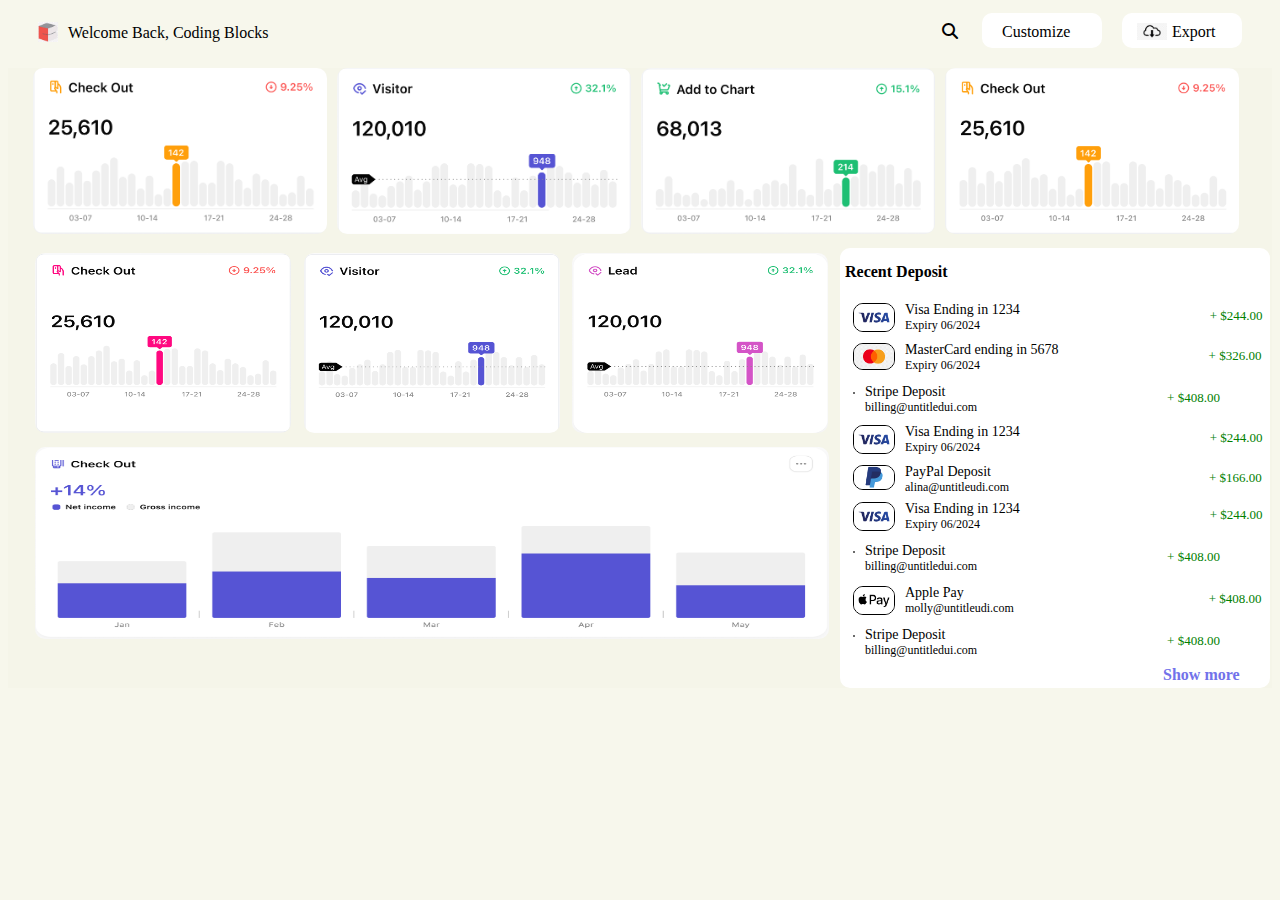
==== commit fdac4899: "Update" ====
--- a/index.html
+++ b/index.html
@@ -500,16 +500,16 @@
     <div class="Main">
         <div class="FourPhotos">
             <div class="FourPhotosKiFirst">
-                <img src="https://encrypted-tbn0.gstatic.com/images?q=tbn:ANd9GcQJfXchhxCX-49j7Za9B9XNwNFcP8hDFKBAZQ&s" alt="">
+                <img src="First.png" alt="">
             </div>
             <div class="FourPhotosKiSecond">
-                <img src="https://encrypted-tbn0.gstatic.com/images?q=tbn:ANd9GcQJfXchhxCX-49j7Za9B9XNwNFcP8hDFKBAZQ&s" alt="">
+                <img src="Second.png" alt="">
             </div>
             <div class="FourPhotosKiThird">
-                <img src="https://encrypted-tbn0.gstatic.com/images?q=tbn:ANd9GcQJfXchhxCX-49j7Za9B9XNwNFcP8hDFKBAZQ&s" alt="">
+                <img src="Third.png" alt="">
             </div>
             <div class="FourPhotosKiFourth">
-                <img src="https://encrypted-tbn0.gstatic.com/images?q=tbn:ANd9GcQJfXchhxCX-49j7Za9B9XNwNFcP8hDFKBAZQ&s" alt="">
+                <img src="Fourth1.png" alt="">
             </div>
         </div>
 
@@ -520,19 +520,19 @@
 
                 <div class="ThreePhotos">
                     <div class="ThreePhotosKiFirst">
-                        <img src="https://encrypted-tbn0.gstatic.com/images?q=tbn:ANd9GcQJfXchhxCX-49j7Za9B9XNwNFcP8hDFKBAZQ&s" alt="">
+                        <img src="Fifth.png" alt="">
                     </div>
                     <div class="ThreePhotosKiSecond">
-                        <img src="https://encrypted-tbn0.gstatic.com/images?q=tbn:ANd9GcQJfXchhxCX-49j7Za9B9XNwNFcP8hDFKBAZQ&s" alt="">
+                        <img src="Sixth.png" alt="">
                     </div>
                     <div class="ThreePhotosKiThird">
-                        <img src="https://encrypted-tbn0.gstatic.com/images?q=tbn:ANd9GcQJfXchhxCX-49j7Za9B9XNwNFcP8hDFKBAZQ&s" alt="">
+                        <img src="Seventh.png" alt="">
                     </div>
                 </div>
         
         
                 <div class="LeftBottomPhoto">
-                    <img src="https://encrypted-tbn0.gstatic.com/images?q=tbn:ANd9GcQJfXchhxCX-49j7Za9B9XNwNFcP8hDFKBAZQ&s" alt="">
+                    <img src="Eights.png" alt="">
                 </div>
 
             </div>
